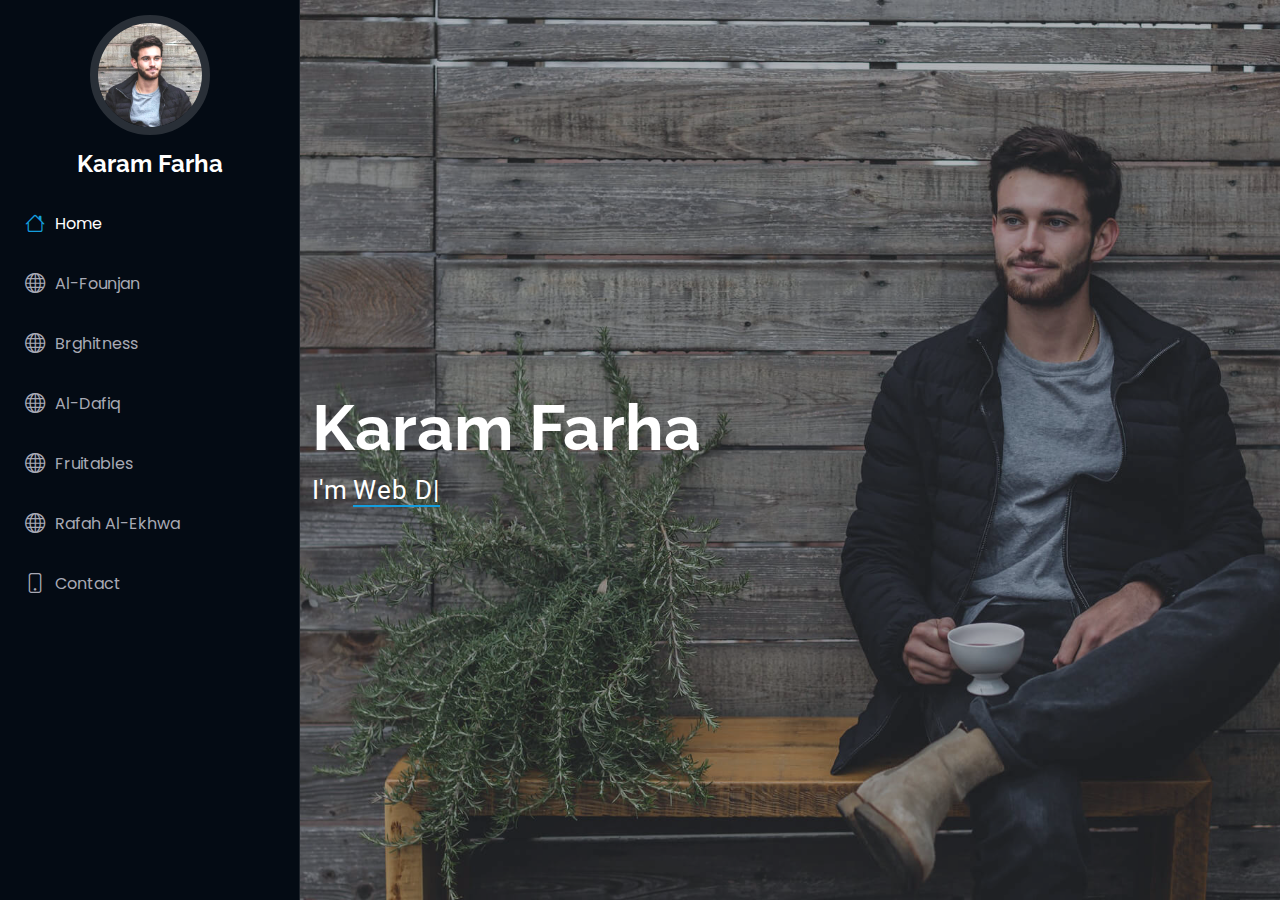
==== index.html @ 4a6ed8d8 "inital commit" ====
<!DOCTYPE html>
<html lang="en">

<head>
  <meta charset="utf-8">
  <meta content="width=device-width, initial-scale=1.0" name="viewport">
  <title>Index - iPortfolio Bootstrap Template</title>
  <meta content="" name="description">
  <meta content="" name="keywords">

  <!-- Favicons -->
  <link href="assets/img/favicon.png" rel="icon">
  <link href="assets/img/apple-touch-icon.png" rel="apple-touch-icon">

  <!-- Fonts -->
  <link href="https://fonts.googleapis.com" rel="preconnect">
  <link href="https://fonts.gstatic.com" rel="preconnect" crossorigin>
  <link href="https://fonts.googleapis.com/css2?family=Roboto:ital,wght@0,100;0,300;0,400;0,500;0,700;0,900;1,100;1,300;1,400;1,500;1,700;1,900&family=Poppins:ital,wght@0,100;0,200;0,300;0,400;0,500;0,600;0,700;0,800;0,900;1,100;1,200;1,300;1,400;1,500;1,600;1,700;1,800;1,900&family=Raleway:ital,wght@0,100;0,200;0,300;0,400;0,500;0,600;0,700;0,800;0,900;1,100;1,200;1,300;1,400;1,500;1,600;1,700;1,800;1,900&display=swap" rel="stylesheet">

  <!-- Vendor CSS Files -->
  <link href="assets/vendor/bootstrap/css/bootstrap.min.css" rel="stylesheet">
  <link href="assets/vendor/bootstrap-icons/bootstrap-icons.css" rel="stylesheet">
  <link href="assets/vendor/aos/aos.css" rel="stylesheet">
  <link href="assets/vendor/glightbox/css/glightbox.min.css" rel="stylesheet">
  <link href="assets/vendor/swiper/swiper-bundle.min.css" rel="stylesheet">

  <!-- Main CSS File -->
  <link href="assets/css/main.css" rel="stylesheet">

  <!-- =======================================================
  * Template Name: iPortfolio
  * Template URL: https://bootstrapmade.com/iportfolio-bootstrap-portfolio-websites-template/
  * Updated: Jun 29 2024 with Bootstrap v5.3.3
  * Author: BootstrapMade.com
  * License: https://bootstrapmade.com/license/
  ======================================================== -->
</head>

<body class="index-page">

  <header id="header" class="header dark-background d-flex flex-column">
    <i class="header-toggle d-xl-none bi bi-list"></i>

    <div class="profile-img">
      <img loading="lazy" src="assets/img/my-profile-img.jpg" alt="" class="img-fluid rounded-circle">
    </div>

    <a href="index.html" class="logo d-flex align-items-center justify-content-center">
      <!-- Uncomment the line below if you also wish to use an image logo -->
      <!-- <img loading="lazy" src="assets/img/logo.png" alt=""> -->
      <h1 class="sitename">Karam Farha</h1>
    </a>

    <!-- <div class="social-links text-center">
      <a href="#" class="twitter"><i class="bi bi-twitter-x"></i></a>
      <a href="#" class="facebook"><i class="bi bi-facebook"></i></a>
      <a href="#" class="instagram"><i class="bi bi-instagram"></i></a>
      <a href="#" class="google-plus"><i class="bi bi-skype"></i></a>
      <a href="#" class="linkedin"><i class="bi bi-linkedin"></i></a>
    </div> -->

    <nav id="navmenu" class="navmenu">
      <ul>
        <li><a href="#hero" class="active"><i class="bi bi-house navicon"></i>Home</a></li>
        <li><a href="al-founjan/index.html"><i class="bi bi-globe navicon"></i>Al-Founjan</a></li>
        <li><a href="Brigthness/index.html"><i class="bi bi-globe navicon"></i> Brghitness</a></li>
        <li><a href="al-dafiq/index.html"><i class="bi bi-globe navicon"></i>Al-Dafiq</a></li>
        <li><a href="fruitables/index.html"><i class="bi bi-globe navicon"></i>Fruitables</a></li>
        <li><a href="Rafah Al-Ekhwa//index.html"><i class="bi bi-globe navicon"></i>Rafah Al-Ekhwa</a></li>
        <li><a href="https://wa.me/+963988708915"><i class="bi bi-phone navicon"></i> Contact</a></li>
      </ul>
    </nav>

  </header>

  <main class="main">

    <!-- Hero Section -->
    <section id="hero" class="hero section dark-background">

      <img loading="lazy" src="assets/img/hero-bg.jpg" alt="" data-aos="fade-in" class="">

      <div class="container" data-aos="fade-up" data-aos-delay="100">
        <h2>Karam Farha</h2>
        <p>I'm <span class="typed" data-typed-items="Web Developer, Freelancer"></span><span class="typed-cursor typed-cursor--blink" aria-hidden="true"></span><span class="typed-cursor typed-cursor--blink" aria-hidden="true"></span></p>
      </div>

    </section><!-- /Hero Section -->

  </main>

  <!-- Scroll Top -->
  <a href="#" id="scroll-top" class="scroll-top d-flex align-items-center justify-content-center"><i class="bi bi-arrow-up-short"></i></a>

  <!-- Preloader -->
  <div id="preloader"></div>

  <!-- Vendor JS Files -->
  <script src="assets/vendor/bootstrap/js/bootstrap.bundle.min.js"></script>
  <script src="assets/vendor/php-email-form/validate.js"></script>
  <script src="assets/vendor/aos/aos.js"></script>
  <script src="assets/vendor/typed.js/typed.umd.js"></script>
  <script src="assets/vendor/purecounter/purecounter_vanilla.js"></script>
  <script src="assets/vendor/waypoints/noframework.waypoints.js"></script>
  <script src="assets/vendor/glightbox/js/glightbox.min.js"></script>
  <script src="assets/vendor/imagesloaded/imagesloaded.pkgd.min.js"></script>
  <script src="assets/vendor/isotope-layout/isotope.pkgd.min.js"></script>
  <script src="assets/vendor/swiper/swiper-bundle.min.js"></script>

  <!-- Main JS File -->
  <script src="assets/js/main.js"></script>

</body>

</html>
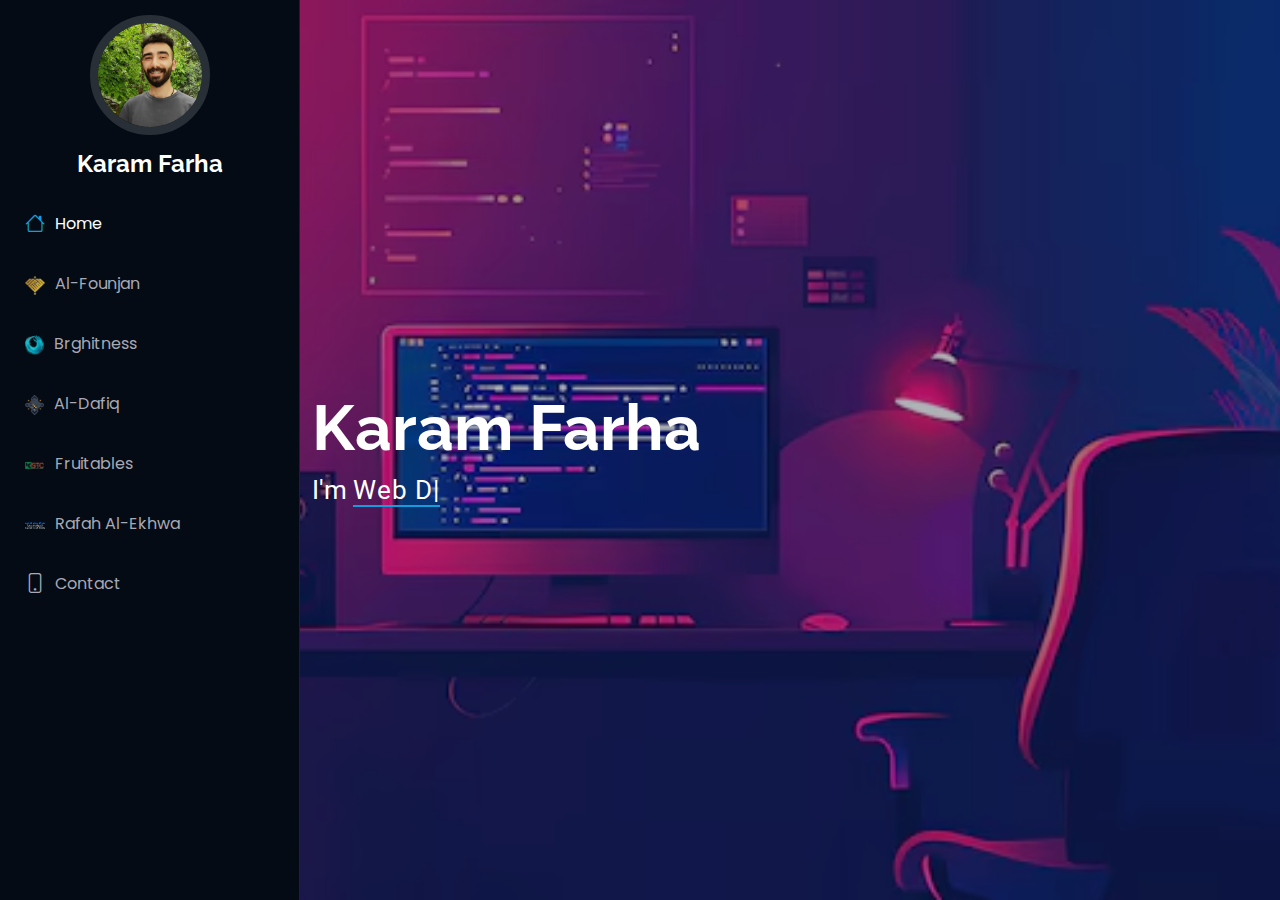
==== commit 5c74e577: "update" ====
--- a/index.html
+++ b/index.html
@@ -62,11 +62,11 @@
     <nav id="navmenu" class="navmenu">
       <ul>
         <li><a href="#hero" class="active"><i class="bi bi-house navicon"></i>Home</a></li>
-        <li><a href="al-founjan/index.html"><i class="bi bi-globe navicon"></i>Al-Founjan</a></li>
-        <li><a href="Brigthness/index.html"><i class="bi bi-globe navicon"></i> Brghitness</a></li>
-        <li><a href="al-dafiq/index.html"><i class="bi bi-globe navicon"></i>Al-Dafiq</a></li>
-        <li><a href="fruitables/index.html"><i class="bi bi-globe navicon"></i>Fruitables</a></li>
-        <li><a href="Rafah Al-Ekhwa//index.html"><i class="bi bi-globe navicon"></i>Rafah Al-Ekhwa</a></li>
+        <li><a href="al-founjan/index.html"><i class="navicon"><img style="max-width: 20px; max-height: 20px;" src="al-founjan/assets/img/favicon.png" alt=""></i>Al-Founjan</a></li>
+        <li><a href="Brigthness/index.html"><i class="navicon"><img style="max-width: 20px; max-height: 20px;" src="Brigthness/img/Untitled-1.webp" alt=""></i></i> Brghitness</a></li>
+        <li><a href="al-dafiq/index.html"><i class="navicon">  <img style="max-width: 20px; max-height: 20px;" src="al-dafiq/assets/img/favicon.png" alt=""></i>Al-Dafiq</a></li>
+        <li><a href="fruitables/index.html"><i class="navicon"><img style="max-width: 20px; max-height: 20px;" src="fruitables/img/logo.png" alt=""></i>Fruitables</a></li>
+        <li><a href="Rafah Al-Ekhwa//index.html"><i class="navicon"><img style="max-width: 20px; max-height: 20px;" src="Rafah Al-Ekhwa/images/logo-light-115x34.png" alt=""></i>Rafah Al-Ekhwa</a></li>
         <li><a href="https://wa.me/+963988708915"><i class="bi bi-phone navicon"></i> Contact</a></li>
       </ul>
     </nav>
@@ -78,7 +78,7 @@
     <!-- Hero Section -->
     <section id="hero" class="hero section dark-background">
 
-      <img loading="lazy" src="assets/img/hero-bg.jpg" alt="" data-aos="fade-in" class="">
+      <img loading="lazy" src="assets/img/hero-bg.avif" alt="" data-aos="fade-in" class="">
 
       <div class="container" data-aos="fade-up" data-aos-delay="100">
         <h2>Karam Farha</h2>
